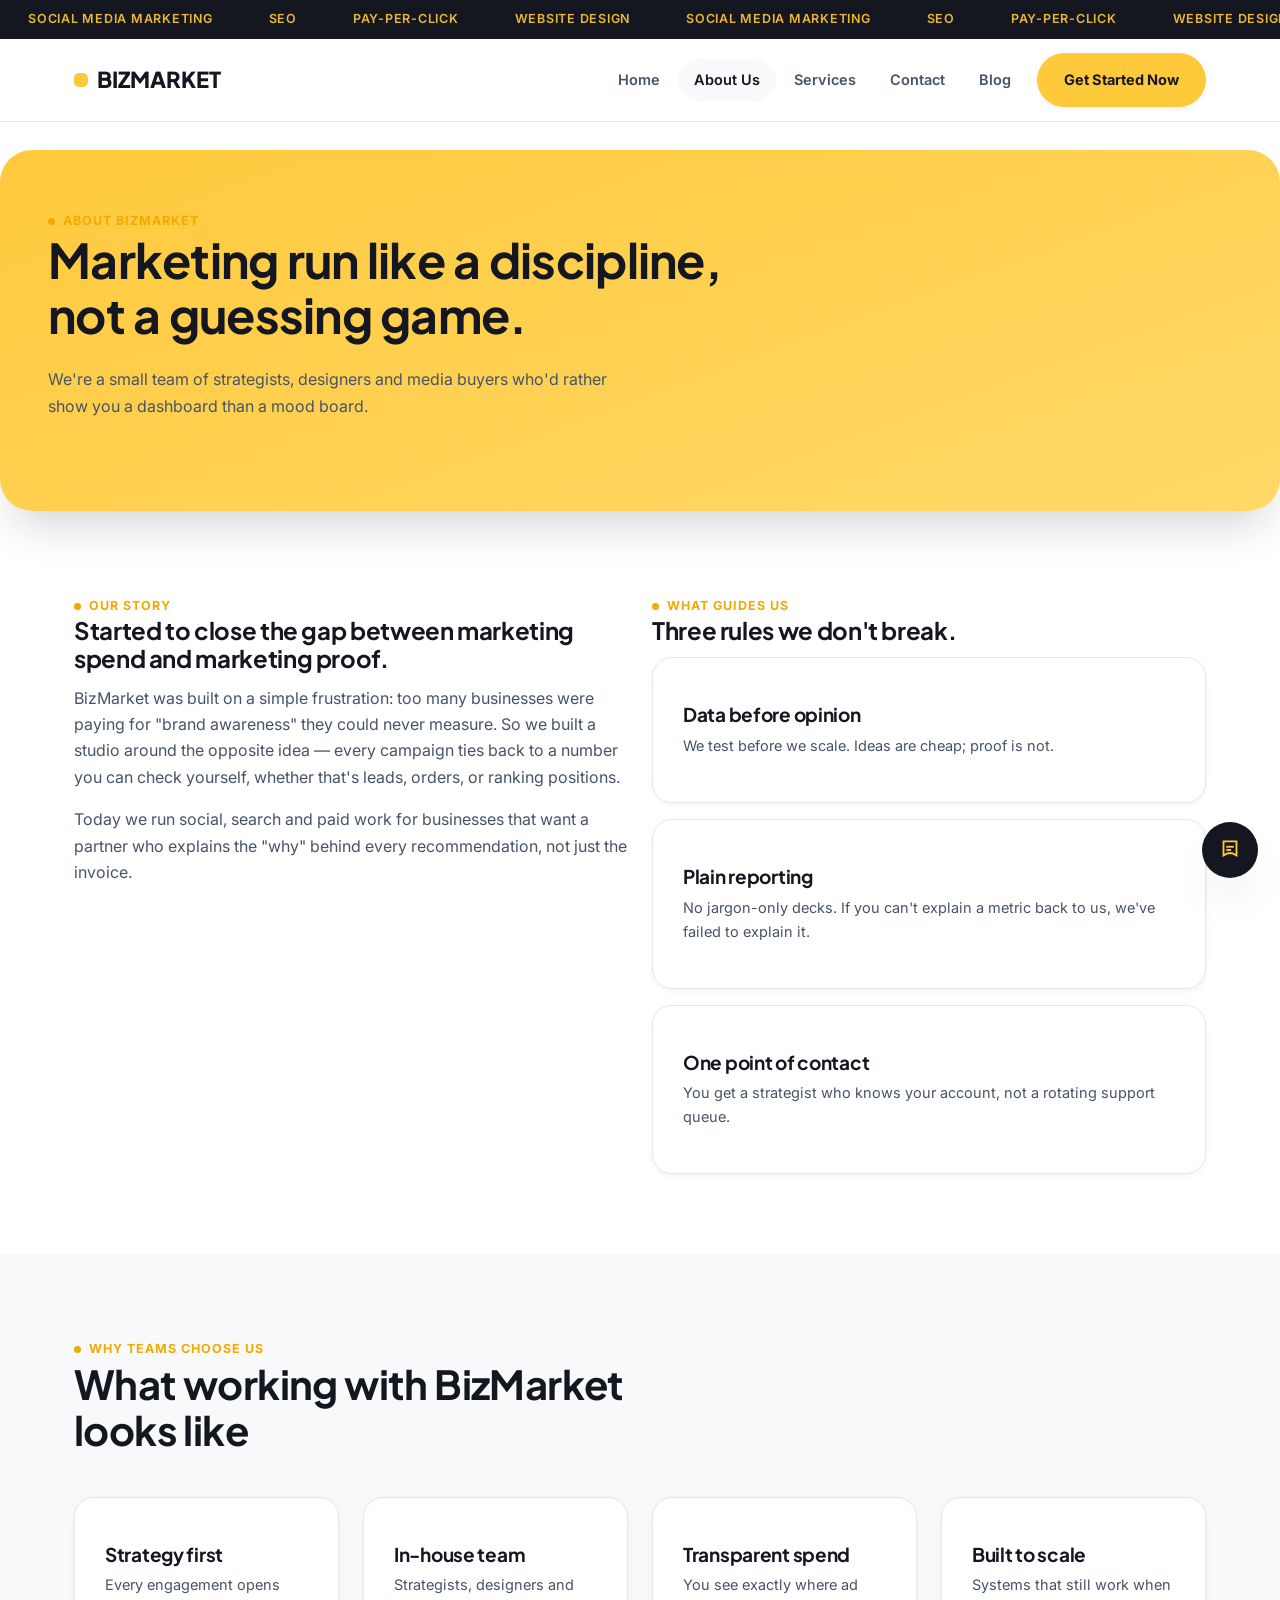
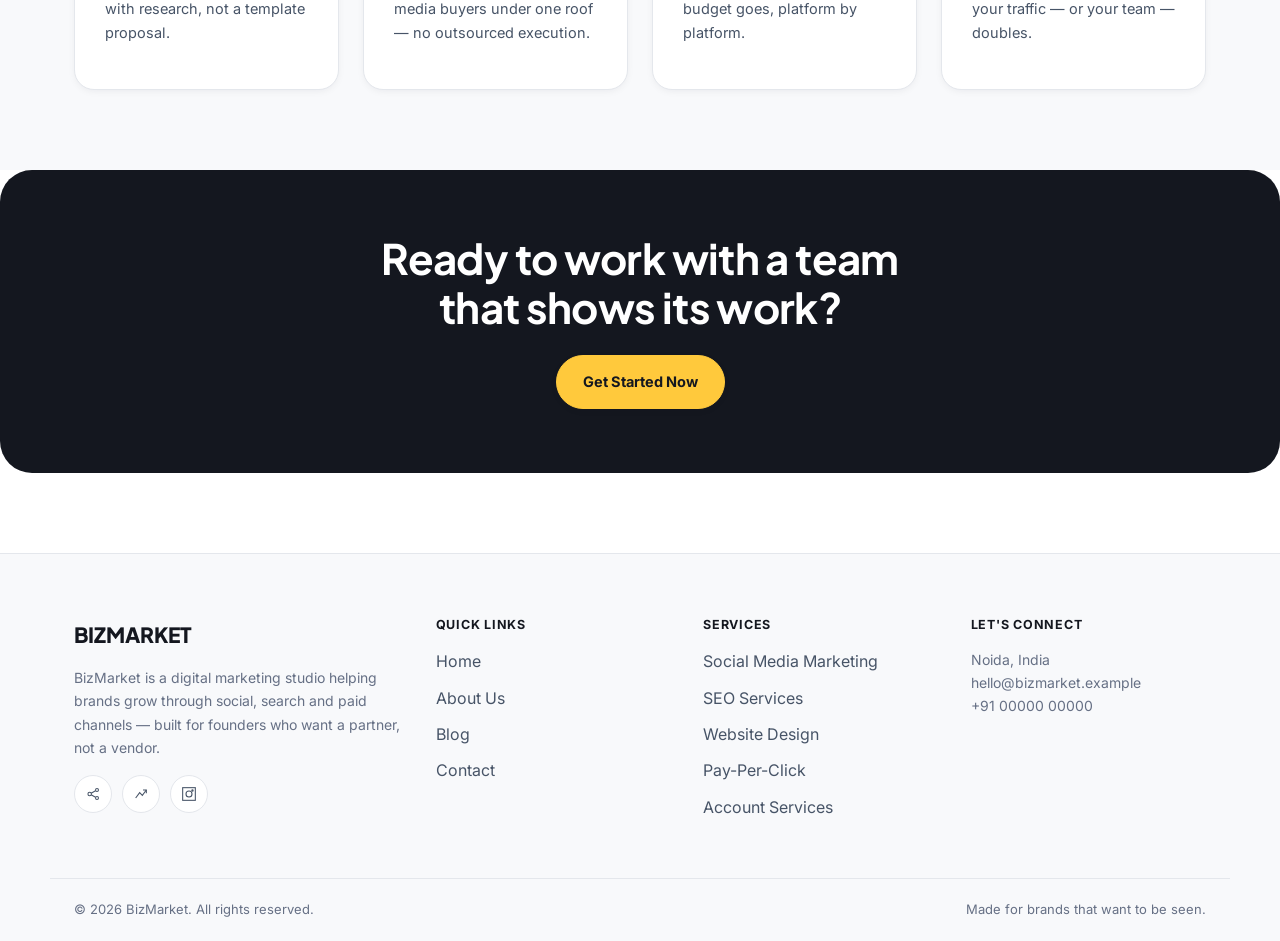
==== about.html @ 47e6edb2 "Update services" ====
<!DOCTYPE html>
<html lang="en">
<head>
<meta charset="UTF-8">
<meta name="viewport" content="width=device-width, initial-scale=1.0">
<title>About Us — BizMarket</title>
<meta name="description" content="Meet BizMarket — a digital marketing studio built around measurable growth across social, search and paid.">
<link rel="stylesheet" href="style.css">
</head>
<body>

<header class="site-header">
  <div class="ticker" aria-hidden="true">
    <div class="ticker-track">
      <span>SOCIAL MEDIA MARKETING</span><span>SEO</span><span>PAY-PER-CLICK</span><span>WEBSITE DESIGN</span>
      <span>SOCIAL MEDIA MARKETING</span><span>SEO</span><span>PAY-PER-CLICK</span><span>WEBSITE DESIGN</span>
      <span>SOCIAL MEDIA MARKETING</span><span>SEO</span><span>PAY-PER-CLICK</span><span>WEBSITE DESIGN</span>
    </div>
  </div>
  <nav class="nav-row">
    <a href="index.html" class="logo"><span class="sq"></span>BIZMARKET</a>
    <ul class="nav-main">
      <li><a href="index.html" class="nav-link">Home</a></li>
      <li><a href="about.html" class="nav-link active">About Us</a></li>
      <li class="has-dropdown">
        <a href="#" class="nav-link">Services</a>
        <ul class="dropdown">
          <li><a href="smm.html"><span class="hazard-tag"></span>Social Media Marketing</a></li>
          <li><a href="seo.html"><span class="hazard-tag"></span>SEO Services</a></li>
          <li><a href="web-design.html"><span class="hazard-tag"></span>Website Design</a></li>
          <li><a href="ppc.html"><span class="hazard-tag"></span>Pay-Per-Click</a></li>
          <li><a href="account-services.html"><span class="hazard-tag"></span>Account Services</a></li>
        </ul>
      </li>
      <li><a href="contact.html" class="nav-link">Contact</a></li>
      <li><a href="blog.html" class="nav-link">Blog</a></li>
      <li class="nav-cta"><a href="contact.html" class="btn btn-primary">Get Started Now</a></li>
    </ul>
    <button class="nav-toggle" aria-label="Toggle menu" aria-expanded="false"><span></span></button>
  </nav>
</header>

<section class="page-hero">
  <div class="container">
    <div class="eyebrow">About BizMarket</div>
    <h1>Marketing run like a discipline, not a guessing game.</h1>
    <p class="lede">We're a small team of strategists, designers and media buyers who'd rather show you a dashboard than a mood board.</p>
  </div>
  <div class="torn-edge" aria-hidden="true">
    <svg viewBox="0 0 1200 40" preserveAspectRatio="none"><path fill="#FFFFFF" d="M0,40 L0,10 L40,25 L80,5 L120,22 L160,8 L200,28 L240,4 L280,20 L320,9 L360,26 L400,6 L440,24 L480,10 L520,30 L560,5 L600,22 L640,8 L680,27 L720,4 L760,21 L800,9 L840,25 L880,6 L920,23 L960,10 L1000,28 L1040,5 L1080,22 L1120,8 L1160,26 L1200,10 L1200,40 Z"/></svg>
  </div>
</section>

<section>
  <div class="container grid grid-2">
    <div>
      <div class="eyebrow">Our Story</div>
      <h2>Started to close the gap between marketing spend and marketing proof.</h2>
      <p>BizMarket was built on a simple frustration: too many businesses were paying for "brand awareness" they could never measure. So we built a studio around the opposite idea — every campaign ties back to a number you can check yourself, whether that's leads, orders, or ranking positions.</p>
      <p>Today we run social, search and paid work for businesses that want a partner who explains the "why" behind every recommendation, not just the invoice.</p>
    </div>
    <div>
      <div class="eyebrow">What Guides Us</div>
      <h2>Three rules we don't break.</h2>
      <div class="grid" style="gap:16px;">
        <div class="card">
          <h3>Data before opinion</h3>
          <p>We test before we scale. Ideas are cheap; proof is not.</p>
        </div>
        <div class="card">
          <h3>Plain reporting</h3>
          <p>No jargon-only decks. If you can't explain a metric back to us, we've failed to explain it.</p>
        </div>
        <div class="card">
          <h3>One point of contact</h3>
          <p>You get a strategist who knows your account, not a rotating support queue.</p>
        </div>
      </div>
    </div>
  </div>
</section>

<section class="bg-cream">
  <div class="container">
    <div class="section-head">
      <div class="eyebrow">Why Teams Choose Us</div>
      <h2>What working with BizMarket looks like</h2>
    </div>
    <div class="grid grid-4">
      <div class="card">
        <h3>Strategy first</h3>
        <p>Every engagement opens with research, not a template proposal.</p>
      </div>
      <div class="card">
        <h3>In-house team</h3>
        <p>Strategists, designers and media buyers under one roof — no outsourced execution.</p>
      </div>
      <div class="card">
        <h3>Transparent spend</h3>
        <p>You see exactly where ad budget goes, platform by platform.</p>
      </div>
      <div class="card">
        <h3>Built to scale</h3>
        <p>Systems that still work when your traffic — or your team — doubles.</p>
      </div>
    </div>
  </div>
</section>

<section class="cta-band">
  <div class="container">
    <h2>Ready to work with a team that shows its work?</h2>
    <a href="contact.html" class="btn btn-primary">Get Started Now</a>
  </div>
</section>

<footer class="site-footer">
  <div class="container footer-grid">
    <div>
      <div class="footer-logo">BIZMARKET</div>
      <p>BizMarket is a digital marketing studio helping brands grow through social, search and paid channels — built for founders who want a partner, not a vendor.</p>
      <div class="social-row" aria-label="Social links">
        <a href="#" aria-label="Facebook"><svg viewBox="0 0 24 24" fill="none" stroke="#FFC93C" stroke-width="1.6"><circle cx="7" cy="12" r="2.6"/><circle cx="18" cy="6" r="2.2"/><circle cx="18" cy="18" r="2.2"/><line x1="9.2" y1="10.8" x2="15.8" y2="7.2"/><line x1="9.2" y1="13.2" x2="15.8" y2="16.8"/></svg></a>
        <a href="#" aria-label="X / Twitter"><svg viewBox="0 0 24 24" fill="none" stroke="#FFC93C" stroke-width="1.6"><path d="M4 18 L10 10 L14 14 L20 6"/><path d="M15 6 h5 v5"/></svg></a>
        <a href="#" aria-label="Instagram"><svg viewBox="0 0 24 24" fill="none" stroke="#FFC93C" stroke-width="1.6"><rect x="2.5" y="2.5" width="19" height="19"/><circle cx="12" cy="12" r="4.5"/><circle cx="17.2" cy="6.8" r="1"/></svg></a>
      </div>
    </div>
    <div>
      <h4>Quick Links</h4>
      <ul>
        <li><a href="index.html">Home</a></li>
        <li><a href="about.html">About Us</a></li>
        <li><a href="blog.html">Blog</a></li>
        <li><a href="contact.html">Contact</a></li>
      </ul>
    </div>
    <div>
      <h4>Services</h4>
      <ul>
        <li><a href="smm.html">Social Media Marketing</a></li>
        <li><a href="seo.html">SEO Services</a></li>
        <li><a href="web-design.html">Website Design</a></li>
        <li><a href="ppc.html">Pay-Per-Click</a></li>
         <li><a href="account-services.html">Account Services</a></li>
      </ul>
    </div>
    <div>
      <h4>Let's Connect</h4>
      <p>Noida, India<br>hello@bizmarket.example<br>+91 00000 00000</p>
    </div>
  </div>
  <div class="container footer-bottom">
    <span>© <span id="year"></span> BizMarket. All rights reserved.</span>
    <span>Made for brands that want to be seen.</span>
  </div>
</footer>

<a class="wa-float" href="https://wa.me/9958750839" aria-label="Chat on WhatsApp" target="_blank" rel="noopener">
  <svg viewBox="0 0 24 24" fill="none" stroke="#FFC93C" stroke-width="1.7"><path d="M6 4 h12 v13 l-4-2 h-4 l-4 2 z"/><line x1="8.5" y1="9" x2="15.5" y2="9"/><line x1="8.5" y1="12" x2="13" y2="12"/></svg>
</a>

<script src="main.js"></script>
</body>
</html>
---- style.css ----
/* ============================================================
   BIZMARKET — design tokens (corporate SaaS pass)
   Palette: brand amber/gold + near-black ink + soft neutrals
   Type: Plus Jakarta Sans (display) / Inter (body + utility)
   Convention: rounded corners, layered soft shadows, icon-in-circle,
   boxed "card" hero — the standard modern SaaS marketing-site language.
   ============================================================ */

@import url('https://fonts.googleapis.com/css2?family=Plus+Jakarta+Sans:wght@500;600;700;800&family=Inter:wght@400;500;600;700&display=swap');

:root{
  --ink:        #14171F;
  --ink-soft:   #475467;
  --paper:      #FFFFFF;
  --cream:      #F8F9FB;
  --amber:      #FFC93C;
  --amber-deep: #F2A900;
  --grey:       #667085;
  --grey-line:  #E4E7EC;

  --font-display: 'Plus Jakarta Sans', sans-serif;
  --font-body: 'Inter', sans-serif;
  --font-mono: 'Inter', sans-serif; /* kept as a var for compatibility; mapped to sans for a cleaner SaaS feel */

  --radius: 20px;
  --radius-sm: 12px;
  --radius-pill: 999px;
  --shadow-sm: 0 2px 8px -2px rgba(16,24,40,.08);
  --shadow-md: 0 12px 28px -10px rgba(16,24,40,.16), 0 2px 6px -2px rgba(16,24,40,.06);
  --shadow-lg: 0 24px 48px -16px rgba(16,24,40,.22);
  --hard-shadow: var(--shadow-md);       /* legacy var name, softened */
  --hard-shadow-sm: var(--shadow-sm);    /* legacy var name, softened */
  --container: 1180px;
}

*,*::before,*::after{ box-sizing:border-box; }
html{ scroll-behavior:smooth; }
body{
  margin:0;
  font-family: var(--font-body);
  color: var(--ink);
  background: var(--paper);
  line-height:1.65;
  -webkit-font-smoothing:antialiased;
}
img{ max-width:100%; display:block; }
a{ color:inherit; text-decoration:none; }
ul{ list-style:none; margin:0; padding:0; }
h1,h2,h3,h4{
  font-family: var(--font-display);
  font-weight:700;
  line-height:1.15;
  margin:0 0 .5em;
  letter-spacing:-0.015em;
}
p{ margin:0 0 1em; color: var(--ink-soft); }
.container{ max-width: var(--container); margin:0 auto; padding:0 24px; }

:focus-visible{ outline:3px solid var(--amber-deep); outline-offset:2px; border-radius:4px; }

@media (prefers-reduced-motion: reduce){
  *{ animation-duration:0.001ms !important; animation-iteration-count:1 !important; transition-duration:0.001ms !important; scroll-behavior:auto !important; }
}

/* ---------- eyebrow / small label ---------- */
.eyebrow{
  font-family: var(--font-body);
  font-weight:700;
  font-size:12.5px;
  letter-spacing:.08em;
  text-transform:uppercase;
  color: var(--amber-deep);
  display:inline-flex;
  align-items:center;
  gap:8px;
}
.eyebrow::before{
  content:"";
  width:7px; height:7px;
  border-radius:50%;
  background: var(--amber-deep);
}
.eyebrow.on-dark{ color: var(--amber); }
.eyebrow.on-dark::before{ background:var(--amber); }

/* ---------- legacy hazard-stripe → soft accent dot ---------- */
.hazard{
  height:6px;
  width:100%;
  border-radius: var(--radius-pill);
  background: linear-gradient(90deg, var(--amber) 0%, var(--amber-deep) 100%);
}
.hazard-tag{
  display:inline-block;
  width:9px; height:9px;
  border-radius:50%;
  background: var(--amber-deep);
  margin-right:12px;
  vertical-align:middle;
}

/* ---------- buttons ---------- */
.btn{
  font-family:var(--font-body);
  font-weight:700;
  font-size:14.5px;
  letter-spacing:0;
  text-transform:none;
  display:inline-flex;
  align-items:center;
  gap:10px;
  padding:14px 26px;
  border:1px solid var(--grey-line);
  border-radius: var(--radius-pill);
  background:var(--paper);
  color:var(--ink);
  cursor:pointer;
  box-shadow: var(--shadow-sm);
  transition: transform .18s ease, box-shadow .18s ease, background .18s ease;
}
.btn:hover{ transform:translateY(-2px); box-shadow: var(--shadow-md); }
.btn:active{ transform:translateY(0); box-shadow: var(--shadow-sm); }
.btn-primary{ background:var(--amber); border-color:var(--amber); }
.btn-primary:hover{ background:var(--amber-deep); border-color:var(--amber-deep); }
.btn-dark{ background:var(--ink); color:var(--paper); border-color:var(--ink); }
.btn-dark:hover{ background:#22262f; }
.btn-ghost{ background:rgba(255,255,255,.08); border-color:rgba(255,255,255,.35); color:var(--paper); box-shadow:none; backdrop-filter: blur(4px); }
.btn-ghost:hover{ background:rgba(255,255,255,.16); }

/* ============================================================
   HEADER / NAV
   ============================================================ */
.site-header{
  position:sticky; top:0; z-index:100;
  background: rgba(255,255,255,.85);
  backdrop-filter: blur(10px);
  border-bottom:1px solid var(--grey-line);
}
.nav-row{
  display:flex; align-items:center; justify-content:space-between;
  padding:14px 24px;
  max-width: var(--container);
  margin:0 auto;
}
.logo{
  font-family:var(--font-display);
  font-weight:800;
  font-size:22px;
  display:flex; align-items:center;
  color:var(--ink);
}
.logo .sq{
  width:14px;height:14px;background:var(--amber);border-radius:5px;
  display:inline-block;margin-right:9px;
}
.nav-main{
  display:flex; align-items:center; gap:2px;
}
.nav-main > li{ position:relative; }
.nav-link{
  display:block;
  padding:9px 16px;
  font-family:var(--font-body);
  font-size:14.5px;
  font-weight:600;
  letter-spacing:0;
  text-transform:none;
  color:var(--ink-soft);
  border-radius: var(--radius-pill);
  border-bottom:none;
  transition: background .15s ease, color .15s ease;
}
.nav-link:hover, .nav-link.active{ background:var(--cream); color:var(--ink); border-bottom:none; }
.has-dropdown > .nav-link::after{ content:" "; font-size:13px; }

.dropdown{
  position:absolute; top:calc(100% + 8px); left:0;
  min-width:250px;
  background:var(--paper);
  border:1px solid var(--grey-line);
  border-radius: var(--radius);
  box-shadow: var(--shadow-lg);
  padding:8px;
  opacity:0; visibility:hidden; transform:translateY(6px);
  transition: opacity .18s ease, transform .18s ease, visibility .18s;
  z-index:50;
}
.has-dropdown:hover .dropdown,
.has-dropdown.open .dropdown{
  opacity:1; visibility:visible; transform:translateY(0);
}
.dropdown a{
  display:flex; align-items:center;
  padding:11px 14px;
  font-family:var(--font-body);
  font-size:14.5px; font-weight:600;
  color:var(--ink);
  border-radius: var(--radius-sm);
}
.dropdown a:hover{ background:var(--cream); }
.dropdown a .hazard-tag{ width:8px; height:8px; }

.nav-cta{ margin-left:8px; }
.nav-toggle{
  display:none;
  background:var(--cream); border:1px solid var(--grey-line);
  border-radius: var(--radius-sm);
  width:44px; height:40px;
  align-items:center; justify-content:center;
  cursor:pointer;
}
.nav-toggle span, .nav-toggle span::before, .nav-toggle span::after{
  content:""; display:block; width:18px; height:2px; border-radius:2px; background:var(--ink);
  position:relative; transition:transform .2s ease, opacity .2s ease;
}
.nav-toggle span::before{ position:absolute; top:-6px; }
.nav-toggle span::after{ position:absolute; top:6px; }
.nav-toggle.open span{ background:transparent; }
.nav-toggle.open span::before{ transform:translateY(6px) rotate(45deg); }
.nav-toggle.open span::after{ transform:translateY(-6px) rotate(-45deg); }

/* ---------- marquee ticker ---------- */
.ticker{
  background:var(--ink);
  color:var(--amber);
  overflow:hidden;
  white-space:nowrap;
  border-bottom:none;
}
.ticker-track{
  display:inline-flex;
  animation: scroll-left 28s linear infinite;
}
.ticker-track span{
  font-family:var(--font-body);
  font-size:12.5px;
  font-weight:600;
  letter-spacing:.06em;
  padding:9px 28px;
  text-transform:uppercase;
  opacity:.9;
}
@keyframes scroll-left{
  from{ transform:translateX(0); }
  to{ transform:translateX(-50%); }
}

/* ============================================================
   HERO — boxed, rounded "card" hero (signature SaaS convention)
   ============================================================ */
.hero{
  position:relative;
  background: linear-gradient(160deg, var(--amber) 0%, #ffd968 100%);
  padding:72px 48px 96px;
  overflow:hidden;
  max-width: 1320px;
  margin: 28px auto 0;
  border-radius: 32px;
  box-shadow: var(--shadow-lg);
}
.hero .container{ position:relative; z-index:2; max-width:100%; padding:0; }
.hero-eyebrow{ margin-bottom:18px; }
.hero-eyebrow::before{ background:var(--ink); }
.hero h1{
  font-size:clamp(38px, 6vw, 72px);
  max-width:16ch;
  text-transform:none;
}
.hero p.lede{
  font-size:18px;
  max-width:52ch;
  color:var(--ink-soft);
}
.hero-actions{ display:flex; gap:14px; flex-wrap:wrap; margin-top:28px; }
.torn-edge{ display:none; } /* jagged tape edge retired for the rounded-card hero look */

/* small page header (interior pages) — same boxed treatment */
.page-hero{
  position:relative;
  background: linear-gradient(160deg, var(--amber) 0%, #ffd968 100%);
  padding:56px 48px 76px;
  max-width: 1320px;
  margin: 28px auto 0;
  border-radius: 32px;
  box-shadow: var(--shadow-lg);
}
.page-hero .container{ max-width:100%; padding:0; }
.page-hero h1{ font-size:clamp(30px,4.5vw,48px); text-transform:none; max-width:20ch; }
.page-hero p.lede{ max-width:60ch; font-size:16px; color:var(--ink-soft); }

/* ============================================================
   SECTIONS
   ============================================================ */
section{ padding:80px 0; }
.section-head{ max-width:640px; margin-bottom:44px; }
.section-head h2{ font-size:clamp(26px,3.6vw,40px); text-transform:none; }
.section-tight{ padding:52px 0; }
.bg-ink{
  background:var(--ink); color:var(--paper);
  max-width: 1320px; margin:0 auto; border-radius:32px; padding-top:56px; padding-bottom:56px;
}
.bg-ink p{ color:#B7BCC7; }
.bg-cream{ background:var(--cream); }

/* trust bar */
.trust-bar{
  border-top:none; border-bottom:none;
  padding:28px 0 0;
}
.trust-row{ display:flex; flex-wrap:wrap; gap:12px; justify-content:center; }
.trust-chip{
  font-family:var(--font-body); font-size:12.5px; font-weight:700;
  letter-spacing:.04em; text-transform:uppercase;
  background:var(--cream); color:var(--ink-soft);
  border-radius: var(--radius-pill);
  padding:9px 18px;
}
.trust-chip span{ color:var(--amber-deep); }

/* ---------- generic icon badge → tinted circle ---------- */
.icon-badge{
  width:52px; height:52px;
  background: #FFF3D2;
  border:none;
  border-radius:50%;
  display:flex; align-items:center; justify-content:center;
  flex-shrink:0;
}
.icon-badge svg{ width:24px; height:24px; }

/* ---------- service / feature cards ---------- */
.grid{ display:grid; gap:24px; }
.grid-2{ grid-template-columns:repeat(2,1fr); }
.grid-3{ grid-template-columns:repeat(3,1fr); }
.grid-4{ grid-template-columns:repeat(4,1fr); }

.card{
  background:var(--paper);
  border:1px solid var(--grey-line);
  border-radius: var(--radius);
  padding:30px;
  box-shadow: var(--shadow-sm);
  transition: transform .2s ease, box-shadow .2s ease, border-color .2s ease;
}
.card:hover{ transform:translateY(-4px); box-shadow: var(--shadow-md); border-color:transparent; }
.card h3{ font-size:19px; margin:16px 0 8px; text-transform:none; }
.card p{ font-size:14.5px; margin-bottom:14px; }
.card .link{
  font-family:var(--font-body); font-size:13.5px; font-weight:700;
  text-transform:none; letter-spacing:0;
  color:var(--amber-deep);
  border-bottom:none;
}

/* platform / channel list items (SMM / SEO / PPC pages) */
.channel{
  display:flex; gap:18px; align-items:flex-start;
  background:var(--paper);
  border:1px solid var(--grey-line);
  border-radius: var(--radius);
  padding:24px;
  box-shadow: var(--shadow-sm);
  transition: box-shadow .2s ease, transform .2s ease;
}
.channel:hover{ box-shadow: var(--shadow-md); transform:translateY(-2px); }
.channel h3{ font-size:17px; margin:0 0 6px; text-transform:none; }
.channel p{ font-size:14px; margin:0; }

.category-title{
  display:flex; align-items:center; gap:10px;
  font-family:var(--font-display); font-weight:700;
  font-size:20px; color:var(--ink);
  margin:0 0 20px;
}
.category-title .hazard-tag{ width:12px; height:12px; margin-right:0; }
.category-block{ margin-bottom:56px; }
.category-block:last-child{ margin-bottom:0; }

/* stats band */
.stats{ display:grid; grid-template-columns:repeat(4,1fr); gap:24px; text-align:center; }
.stat b{
  display:block; font-family:var(--font-display); font-size:clamp(30px,4vw,44px);
  color:var(--amber);
}
.stat span{ font-family:var(--font-body); font-size:12.5px; letter-spacing:.04em; text-transform:uppercase; color:#9DA3AF; }

/* process stepper */
.process{ display:flex; gap:20px; counter-reset:step; flex-wrap:wrap; }
.step{
  flex:1 1 180px; position:relative; padding:24px 20px;
  border-top:none;
  background:var(--paper);
  border:1px solid var(--grey-line);
  border-radius: var(--radius);
  box-shadow: var(--shadow-sm);
}
.step-num{
  font-family:var(--font-body); font-weight:800; font-size:13px;
  color:var(--ink);
  background:var(--amber); border:none; border-radius:50%;
  display:inline-flex; align-items:center; justify-content:center;
  width:32px; height:32px; margin-top:0; margin-bottom:14px;
}
.step h3{ font-size:16px; text-transform:none; margin-bottom:6px; }
.step p{ font-size:13.5px; }

/* CTA band */
.cta-band{
  background:var(--ink); color:var(--paper);
  max-width:1320px; margin:0 auto 80px;
  border-radius:32px;
  padding:64px 24px;
  text-align:center;
}
.cta-band h2{ font-size:clamp(26px,4.4vw,42px); text-transform:none; max-width:18ch; margin:0 auto 24px; }

/* ============================================================
   FOOTER
   ============================================================ */
.site-footer{ background:var(--cream); color:var(--ink-soft); padding-top:64px; border-top:1px solid var(--grey-line); }
.footer-grid{
  display:grid; grid-template-columns:1.4fr 1fr 1fr 1fr; gap:32px;
  padding-bottom:48px;
}
.footer-logo{ font-family:var(--font-display); font-weight:800; font-size:21px; color:var(--ink); margin-bottom:14px; }
.footer-grid h4{
  font-family:var(--font-body); font-size:12.5px; letter-spacing:.06em;
  text-transform:uppercase; color:var(--ink); margin-bottom:16px; font-weight:700;
}
.footer-grid ul li{ margin-bottom:10px; }
.footer-grid ul li a:hover{ color:var(--amber-deep); }
.footer-grid p{ color:var(--grey); font-size:14px; }
.social-row{ display:flex; gap:10px; margin-top:16px; }
.social-row a{
  width:38px; height:38px; border:1px solid var(--grey-line); border-radius:50%;
  background:var(--paper);
  display:flex; align-items:center; justify-content:center;
  transition: background .15s ease, border-color .15s ease;
}
.social-row a:hover{ background:var(--amber); border-color:var(--amber); }
.social-row svg{ width:16px; height:16px; }
.social-row svg[stroke="#FFC93C"]{ stroke:var(--ink-soft); }
.social-row a:hover svg{ stroke:var(--ink) !important; }
.footer-bottom{
  border-top:1px solid var(--grey-line);
  padding:20px 24px;
  max-width: var(--container); margin:0 auto;
  display:flex; justify-content:space-between; flex-wrap:wrap; gap:8px;
  font-size:13px; color:var(--grey);
}

/* ============================================================
   FORMS (contact page)
   ============================================================ */
.form-grid{ display:grid; grid-template-columns:1.3fr 1fr; gap:48px; align-items:start; }
.field{ margin-bottom:18px; }
.field label{
  display:block; font-family:var(--font-body); font-size:13px;
  letter-spacing:.02em; text-transform:none; margin-bottom:8px; font-weight:700; color:var(--ink);
}
.field input, .field select, .field textarea{
  width:100%; padding:13px 16px;
  border:1px solid var(--grey-line); border-radius: var(--radius-sm);
  background:var(--paper);
  font-family:var(--font-body); font-size:15px;
  transition: box-shadow .15s ease, border-color .15s ease;
}
.field textarea{ resize:vertical; min-height:120px; }
.field input:focus, .field select:focus, .field textarea:focus{ outline:none; border-color:var(--amber-deep); box-shadow:0 0 0 4px rgba(242,169,0,.15); }
.form-note{ font-family:var(--font-body); font-size:12.5px; color:var(--grey); margin-top:10px; }
#formStatus{ font-family:var(--font-body); font-size:13.5px; margin-top:14px; display:none; font-weight:600; }
#formStatus.show{ display:block; }

.info-card{ border:1px solid var(--grey-line); border-radius: var(--radius); padding:26px; margin-bottom:20px; background:var(--paper); box-shadow: var(--shadow-sm); }
.info-card h4{ font-family:var(--font-body); font-size:12.5px; letter-spacing:.04em; text-transform:uppercase; margin-bottom:10px; color:var(--amber-deep); font-weight:700; }
.info-card p{ margin:0; font-size:15px; }

/* blog cards */
.post-card{ border:1px solid var(--grey-line); border-radius: var(--radius); background:var(--paper); box-shadow: var(--shadow-sm); overflow:hidden; transition: box-shadow .2s ease, transform .2s ease; }
.post-card:hover{ box-shadow: var(--shadow-md); transform:translateY(-4px); }
.post-thumb{ height:150px; background:linear-gradient(135deg, var(--amber) 0%, #ffe08a 100%); border-bottom:none; }
.post-body{ padding:22px; }
.post-meta{ font-family:var(--font-body); font-size:11.5px; letter-spacing:.04em; text-transform:uppercase; color:var(--amber-deep); margin-bottom:8px; font-weight:700; }
.post-body h3{ font-size:18px; margin-bottom:8px; }
.post-body p{ font-size:14px; }

/* whatsapp float */
.wa-float{
  position:fixed; right:22px; bottom:22px; z-index:200;
  width:56px; height:56px; border-radius:50%;
  background:var(--ink); border:none;
  display:flex; align-items:center; justify-content:center;
  box-shadow: var(--shadow-lg);
}
.wa-float svg{ width:26px; height:26px; }

/* ============================================================
   RESPONSIVE
   ============================================================ */
@media (max-width: 980px){
  .grid-4{ grid-template-columns:repeat(2,1fr); }
  .grid-3{ grid-template-columns:repeat(2,1fr); }
  .footer-grid{ grid-template-columns:1fr 1fr; }
  .stats{ grid-template-columns:repeat(2,1fr); }
  .form-grid{ grid-template-columns:1fr; }
  .hero, .page-hero{ margin:16px 16px 0; padding-left:32px; padding-right:32px; border-radius:24px; }
  .bg-ink, .cta-band{ margin-left:16px; margin-right:16px; border-radius:24px; }
}
@media (max-width: 760px){
  .nav-toggle{ display:flex; }
  .nav-main{
    position:absolute; top:calc(100% + 8px); left:16px; right:16px;
    background:var(--paper); border:1px solid var(--grey-line); border-radius: var(--radius);
    box-shadow: var(--shadow-lg);
    flex-direction:column; align-items:stretch;
    display:none;
    padding:10px;
  }
  .nav-main.open{ display:flex; }
  .nav-main > li{ width:100%; }
  .nav-cta{ margin:10px 0 0; }
  .dropdown{
    position:static; opacity:1; visibility:visible; transform:none;
    display:none; box-shadow:none; border:none; border-left:2px solid var(--amber);
    margin:4px 0 4px 12px; padding:0; border-radius:0;
  }
  .has-dropdown.open .dropdown{ display:block; }
  .grid-4, .grid-3, .grid-2{ grid-template-columns:1fr; }
  .footer-grid{ grid-template-columns:1fr; }
  .stats{ grid-template-columns:1fr 1fr; }
  .process{ flex-direction:column; }
  .step{ border-top:none; }
  .step-num{ margin-top:0; margin-bottom:10px; }
  .hero, .page-hero{ padding:44px 22px 60px; border-radius:20px; }
}
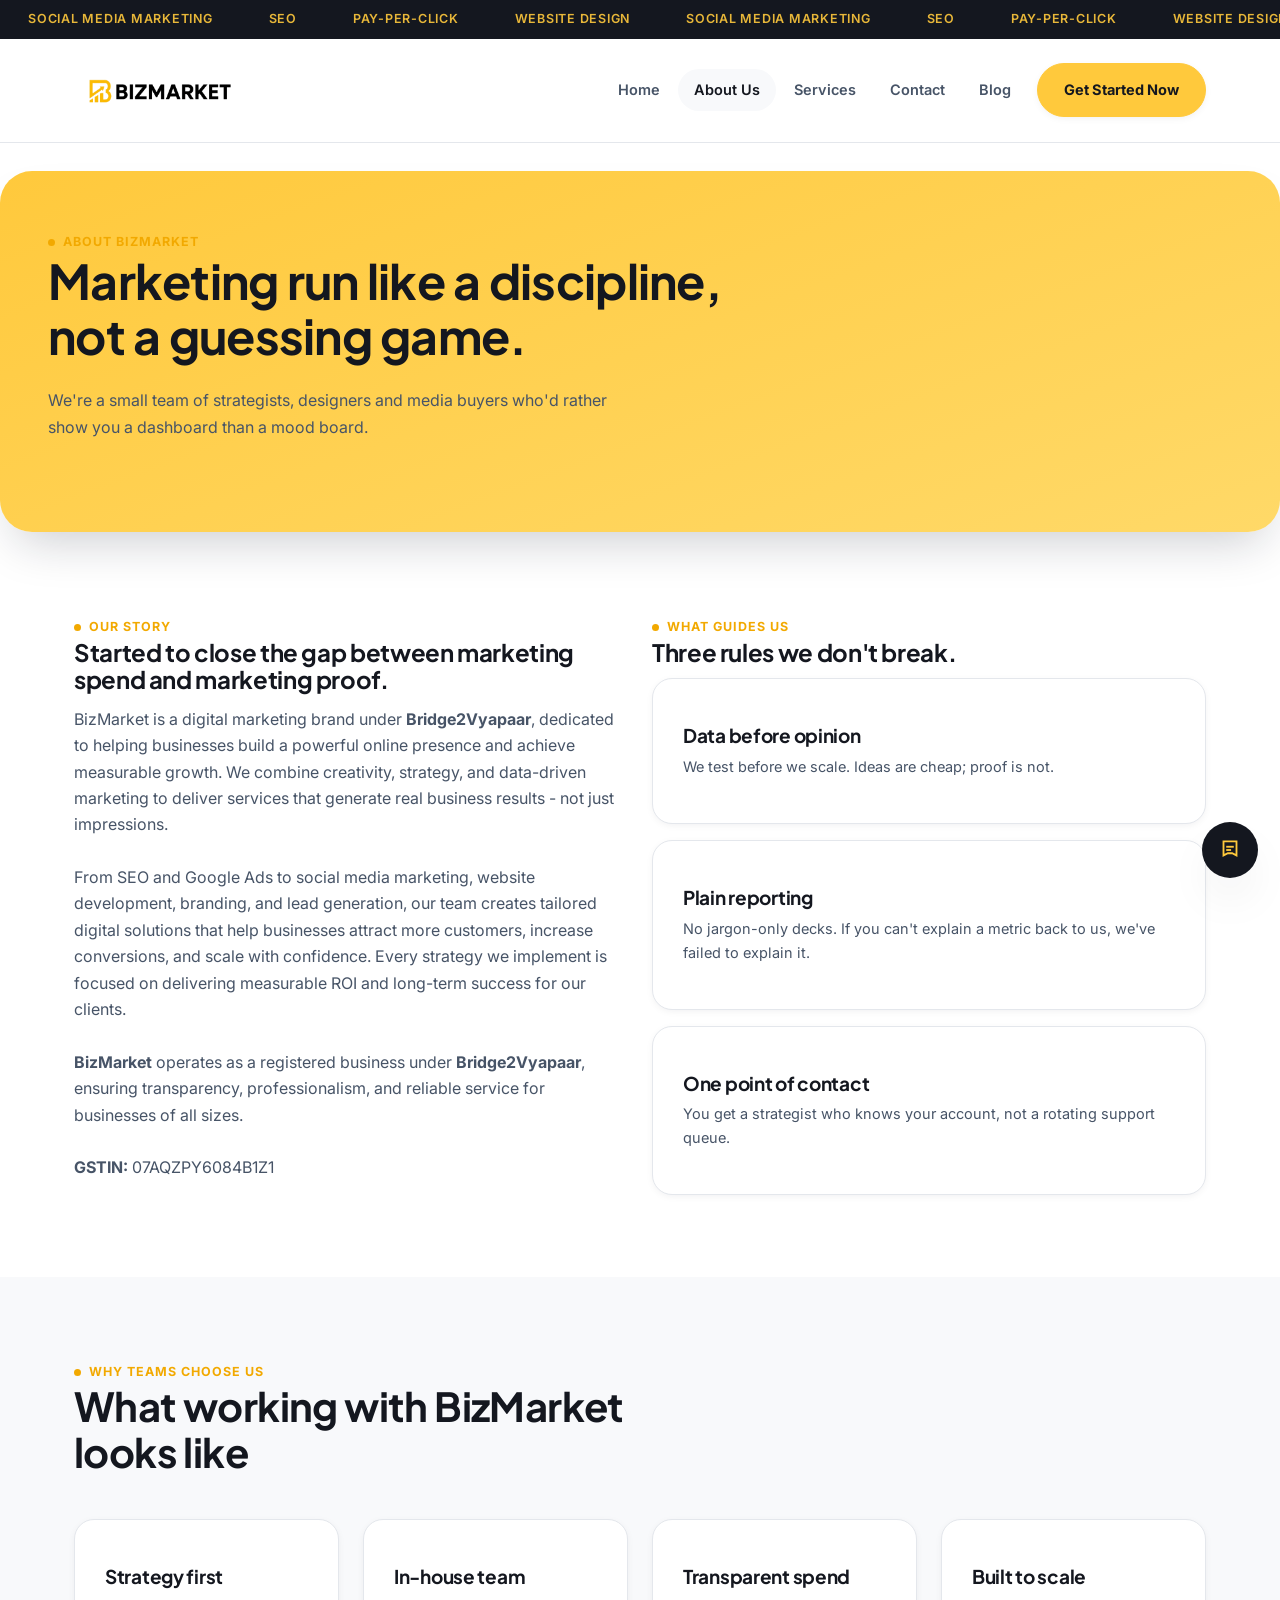
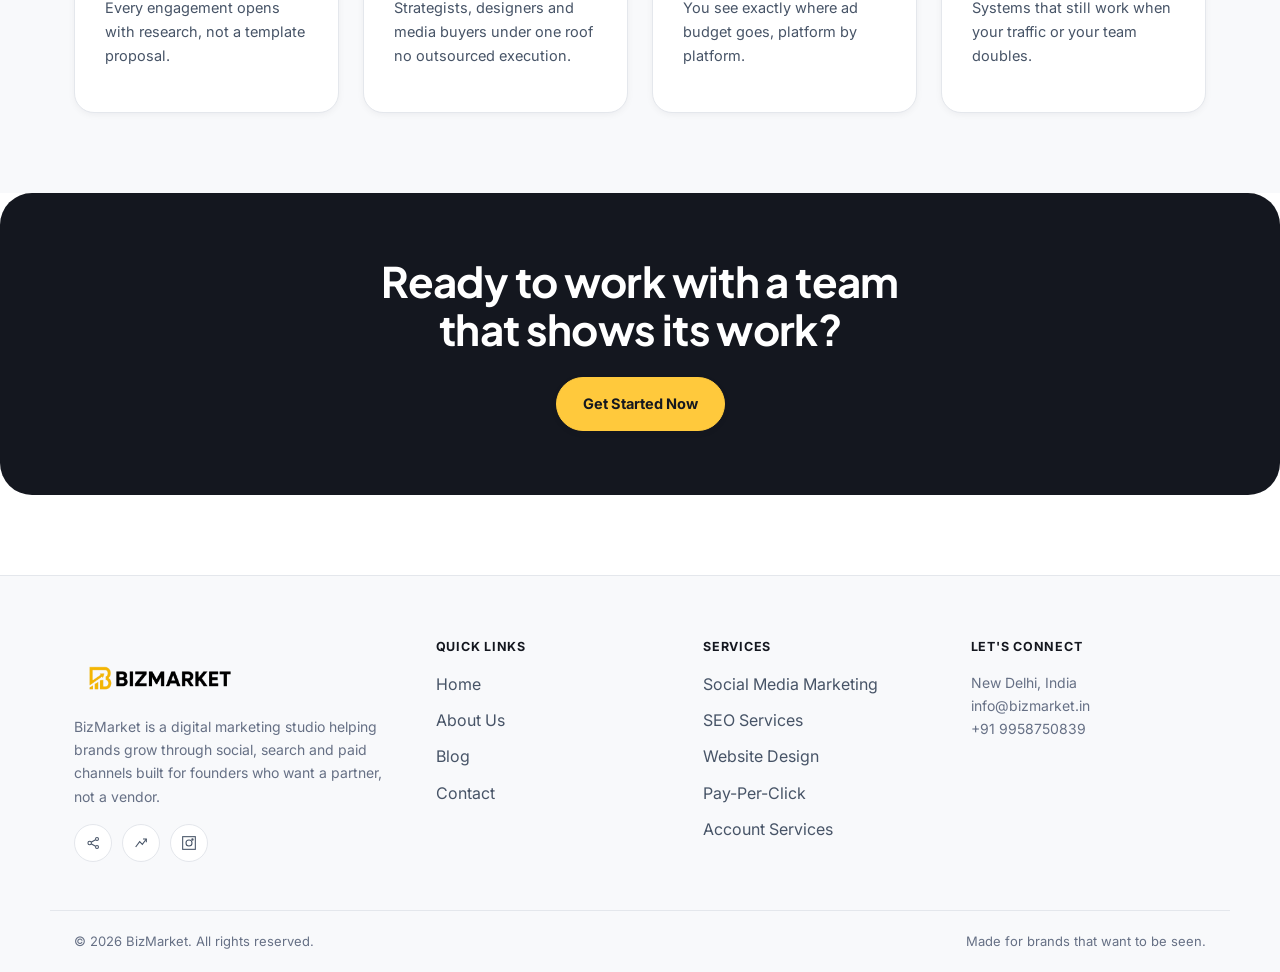
==== commit 0b0a50e8: "Update services" ====
--- a/about.html
+++ b/about.html
@@ -18,8 +18,7 @@
     </div>
   </div>
   <nav class="nav-row">
-    <a href="index.html" class="logo"><span class="sq"></span>BIZMARKET</a>
-    <ul class="nav-main">
+<a href="index.html" class="logo"><img src="assets/logo.png" alt="BizMarket" class="logo-img"></a>    <ul class="nav-main">
       <li><a href="index.html" class="nav-link">Home</a></li>
       <li><a href="about.html" class="nav-link active">About Us</a></li>
       <li class="has-dropdown">
@@ -56,9 +55,15 @@
     <div>
       <div class="eyebrow">Our Story</div>
       <h2>Started to close the gap between marketing spend and marketing proof.</h2>
-      <p>BizMarket was built on a simple frustration: too many businesses were paying for "brand awareness" they could never measure. So we built a studio around the opposite idea — every campaign ties back to a number you can check yourself, whether that's leads, orders, or ranking positions.</p>
-      <p>Today we run social, search and paid work for businesses that want a partner who explains the "why" behind every recommendation, not just the invoice.</p>
-    </div>
+      <p>
+BizMarket is a digital marketing brand under <strong>Bridge2Vyapaar</strong>, dedicated to helping businesses build a powerful online presence and achieve measurable growth. We combine creativity, strategy, and data-driven marketing to deliver services that generate real business results - not just impressions.
+<br><br>
+From SEO and Google Ads to social media marketing, website development, branding, and lead generation, our team creates tailored digital solutions that help businesses attract more customers, increase conversions, and scale with confidence. Every strategy we implement is focused on delivering measurable ROI and long-term success for our clients.
+<br><br>
+<strong>BizMarket</strong> operates as a registered business under <strong>Bridge2Vyapaar</strong>, ensuring transparency, professionalism, and reliable service for businesses of all sizes.
+<br><br>
+<strong>GSTIN:</strong> 07AQZPY6084B1Z1
+</p></div>
     <div>
       <div class="eyebrow">What Guides Us</div>
       <h2>Three rules we don't break.</h2>
@@ -93,7 +98,7 @@
       </div>
       <div class="card">
         <h3>In-house team</h3>
-        <p>Strategists, designers and media buyers under one roof — no outsourced execution.</p>
+        <p>Strategists, designers and media buyers under one roof no outsourced execution.</p>
       </div>
       <div class="card">
         <h3>Transparent spend</h3>
@@ -101,7 +106,7 @@
       </div>
       <div class="card">
         <h3>Built to scale</h3>
-        <p>Systems that still work when your traffic — or your team — doubles.</p>
+        <p>Systems that still work when your traffic or your team doubles.</p>
       </div>
     </div>
   </div>
@@ -117,8 +122,9 @@
 <footer class="site-footer">
   <div class="container footer-grid">
     <div>
-      <div class="footer-logo">BIZMARKET</div>
-      <p>BizMarket is a digital marketing studio helping brands grow through social, search and paid channels — built for founders who want a partner, not a vendor.</p>
+      <!-- <div class="footer-logo">BIZMARKET</div> -->
+      <a href="index.html" class="logo"><img src="assets/logo.png" alt="BizMarket" class="logo-img"></a>
+      <p>BizMarket is a digital marketing studio helping brands grow through social, search and paid channels built for founders who want a partner, not a vendor.</p>
       <div class="social-row" aria-label="Social links">
         <a href="#" aria-label="Facebook"><svg viewBox="0 0 24 24" fill="none" stroke="#FFC93C" stroke-width="1.6"><circle cx="7" cy="12" r="2.6"/><circle cx="18" cy="6" r="2.2"/><circle cx="18" cy="18" r="2.2"/><line x1="9.2" y1="10.8" x2="15.8" y2="7.2"/><line x1="9.2" y1="13.2" x2="15.8" y2="16.8"/></svg></a>
         <a href="#" aria-label="X / Twitter"><svg viewBox="0 0 24 24" fill="none" stroke="#FFC93C" stroke-width="1.6"><path d="M4 18 L10 10 L14 14 L20 6"/><path d="M15 6 h5 v5"/></svg></a>
@@ -146,7 +152,7 @@
     </div>
     <div>
       <h4>Let's Connect</h4>
-      <p>Noida, India<br>hello@bizmarket.example<br>+91 00000 00000</p>
+     <p>New Delhi, India<br>info@bizmarket.in<br>+91 9958750839</p>
     </div>
   </div>
   <div class="container footer-bottom">
--- a/style.css
+++ b/style.css
@@ -62,6 +62,7 @@
   *{ animation-duration:0.001ms !important; animation-iteration-count:1 !important; transition-duration:0.001ms !important; scroll-behavior:auto !important; }
 }
 
+.logo-img{ height:75px; width:auto; display:block; mix-blend-mode: multiply; }
 /* ---------- eyebrow / small label ---------- */
 .eyebrow{
   font-family: var(--font-body);
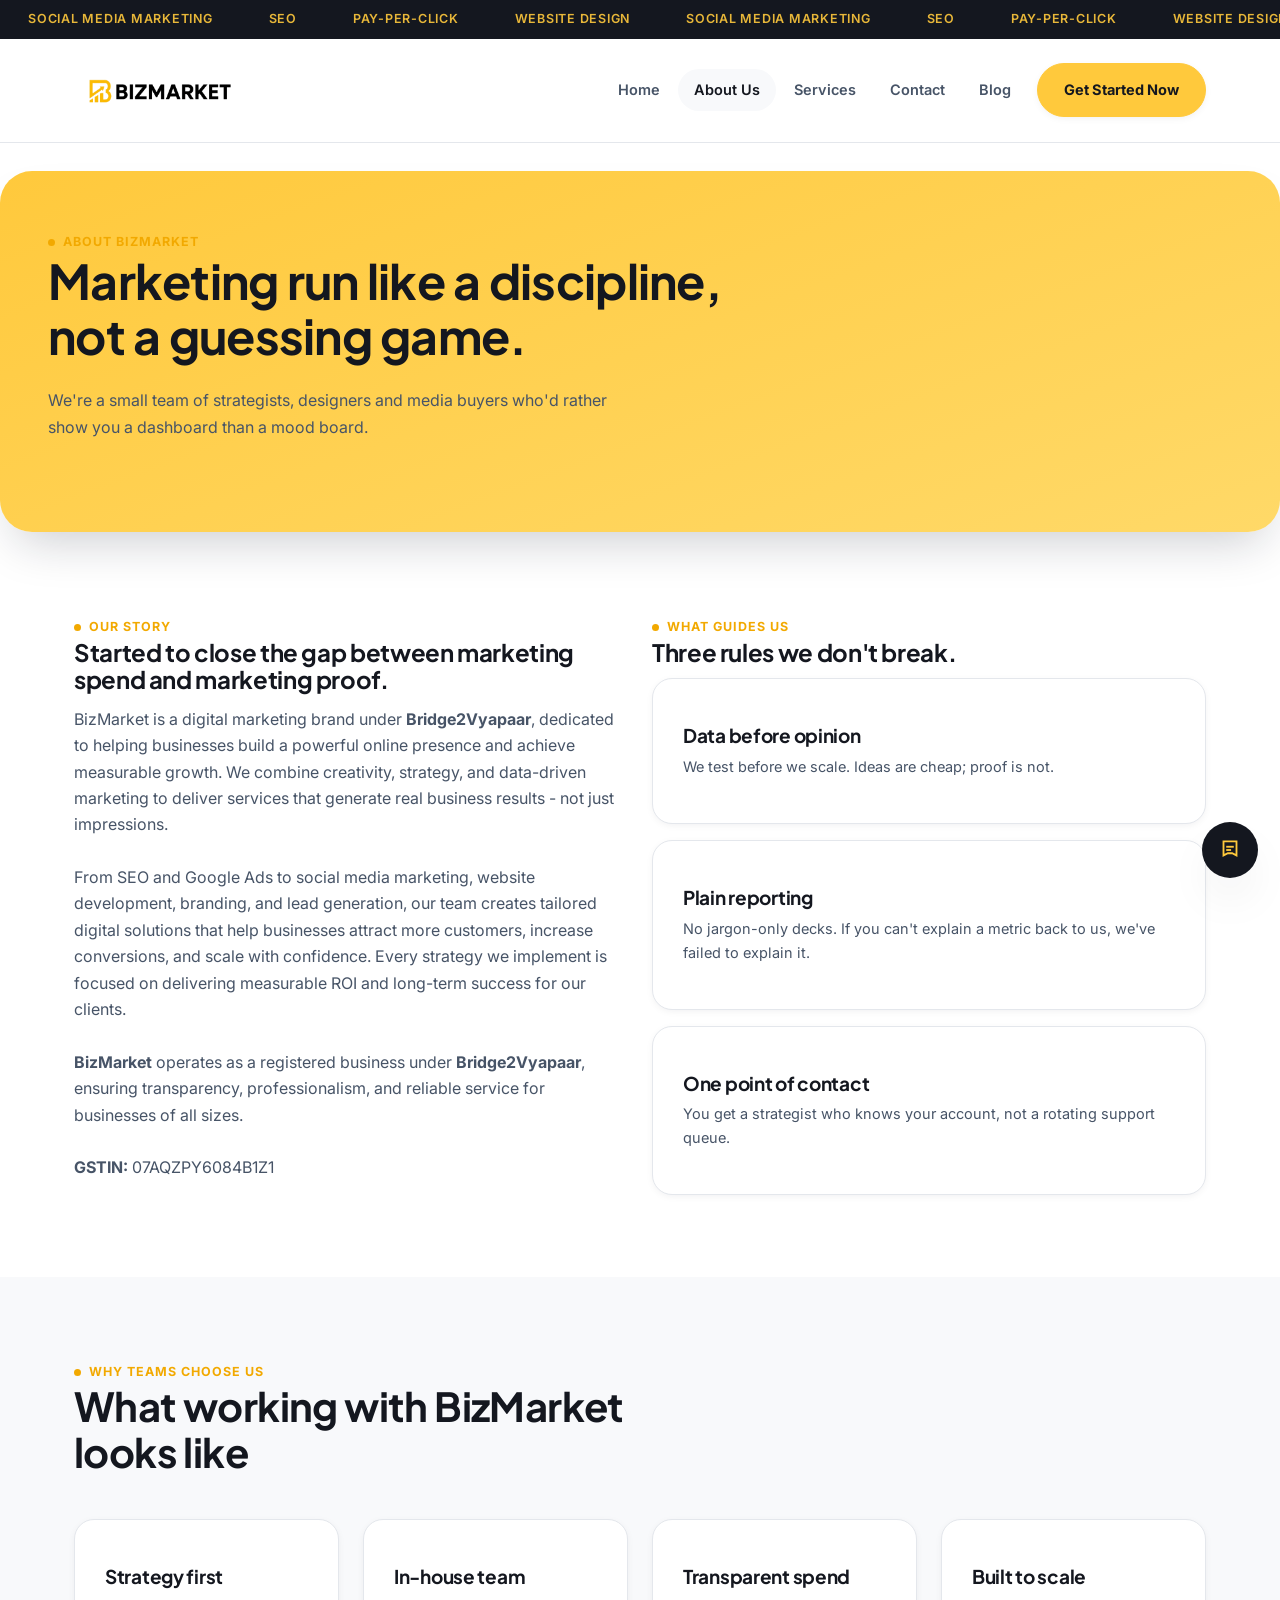
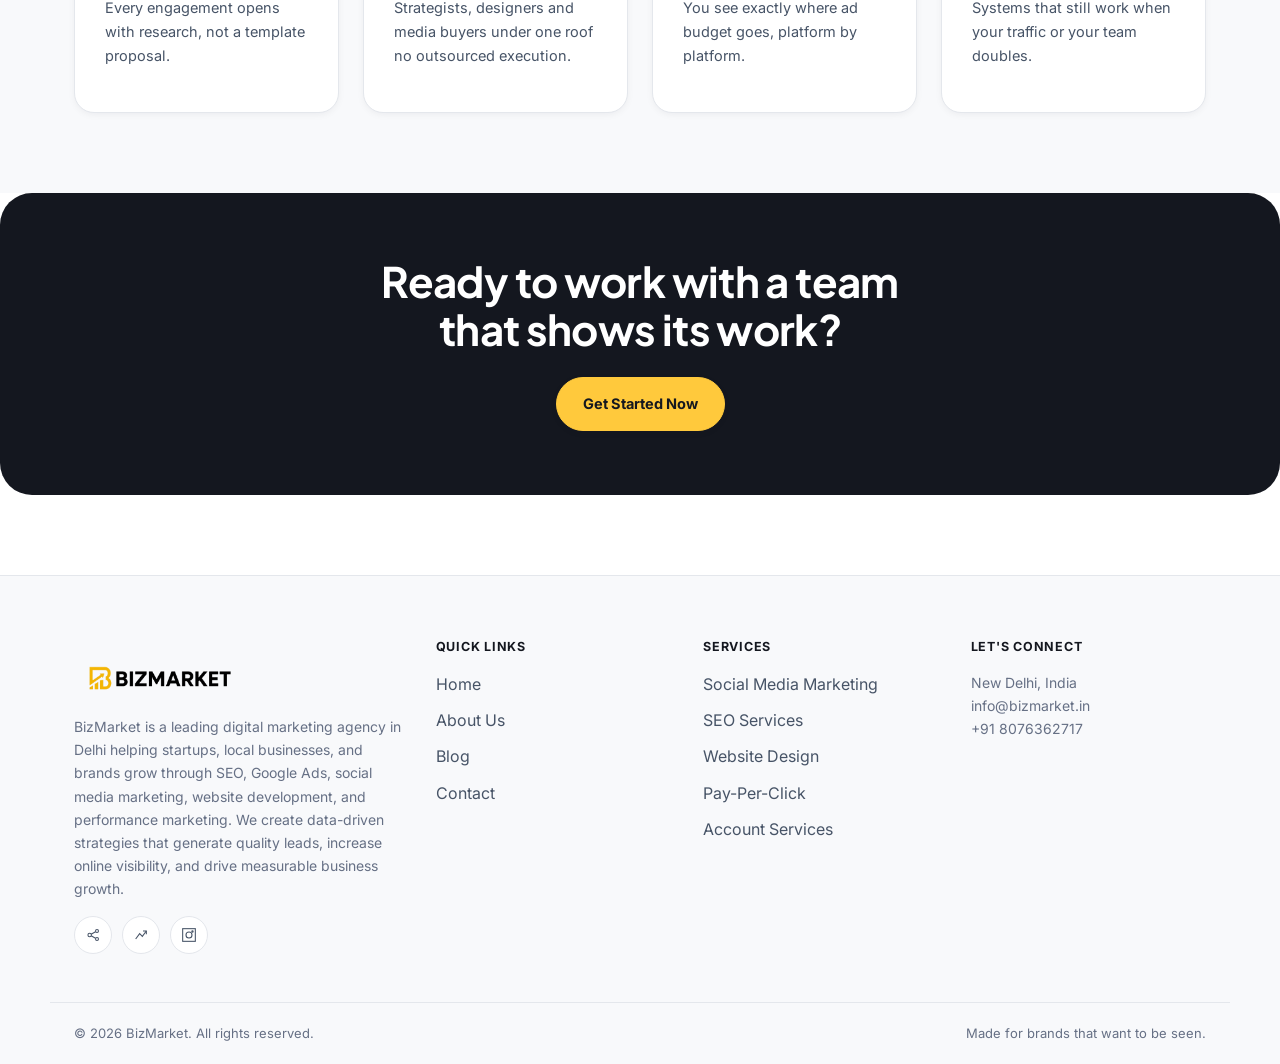
==== commit 72fd7219: "Update services" ====
--- a/about.html
+++ b/about.html
@@ -3,9 +3,10 @@
 <head>
 <meta charset="UTF-8">
 <meta name="viewport" content="width=device-width, initial-scale=1.0">
-<title>About Us — BizMarket</title>
+<title>About BizMarket | Digital Marketing Agency in Delhi</title>
 <meta name="description" content="Meet BizMarket — a digital marketing studio built around measurable growth across social, search and paid.">
 <link rel="stylesheet" href="style.css">
+<meta name="google-site-verification" content="RrkyL29yrQH0ZQAsKajRaHn9PqGV9c-HMC2x-Hv64eo" />
 </head>
 <body>
 
@@ -124,8 +125,7 @@
     <div>
       <!-- <div class="footer-logo">BIZMARKET</div> -->
       <a href="index.html" class="logo"><img src="assets/logo.png" alt="BizMarket" class="logo-img"></a>
-      <p>BizMarket is a digital marketing studio helping brands grow through social, search and paid channels built for founders who want a partner, not a vendor.</p>
-      <div class="social-row" aria-label="Social links">
+<p>BizMarket is a leading digital marketing agency in Delhi helping startups, local businesses, and brands grow through SEO, Google Ads, social media marketing, website development, and performance marketing. We create data-driven strategies that generate quality leads, increase online visibility, and drive measurable business growth.</p>      <div class="social-row" aria-label="Social links">
         <a href="#" aria-label="Facebook"><svg viewBox="0 0 24 24" fill="none" stroke="#FFC93C" stroke-width="1.6"><circle cx="7" cy="12" r="2.6"/><circle cx="18" cy="6" r="2.2"/><circle cx="18" cy="18" r="2.2"/><line x1="9.2" y1="10.8" x2="15.8" y2="7.2"/><line x1="9.2" y1="13.2" x2="15.8" y2="16.8"/></svg></a>
         <a href="#" aria-label="X / Twitter"><svg viewBox="0 0 24 24" fill="none" stroke="#FFC93C" stroke-width="1.6"><path d="M4 18 L10 10 L14 14 L20 6"/><path d="M15 6 h5 v5"/></svg></a>
         <a href="#" aria-label="Instagram"><svg viewBox="0 0 24 24" fill="none" stroke="#FFC93C" stroke-width="1.6"><rect x="2.5" y="2.5" width="19" height="19"/><circle cx="12" cy="12" r="4.5"/><circle cx="17.2" cy="6.8" r="1"/></svg></a>
@@ -152,7 +152,7 @@
     </div>
     <div>
       <h4>Let's Connect</h4>
-     <p>New Delhi, India<br>info@bizmarket.in<br>+91 9958750839</p>
+     <p>New Delhi, India<br>info@bizmarket.in<br>+91 8076362717</p>
     </div>
   </div>
   <div class="container footer-bottom">
@@ -161,7 +161,7 @@
   </div>
 </footer>
 
-<a class="wa-float" href="https://wa.me/9958750839" aria-label="Chat on WhatsApp" target="_blank" rel="noopener">
+<a class="wa-float" href="https://wa.me/8076362717" aria-label="Chat on WhatsApp" target="_blank" rel="noopener">
   <svg viewBox="0 0 24 24" fill="none" stroke="#FFC93C" stroke-width="1.7"><path d="M6 4 h12 v13 l-4-2 h-4 l-4 2 z"/><line x1="8.5" y1="9" x2="15.5" y2="9"/><line x1="8.5" y1="12" x2="13" y2="12"/></svg>
 </a>
 
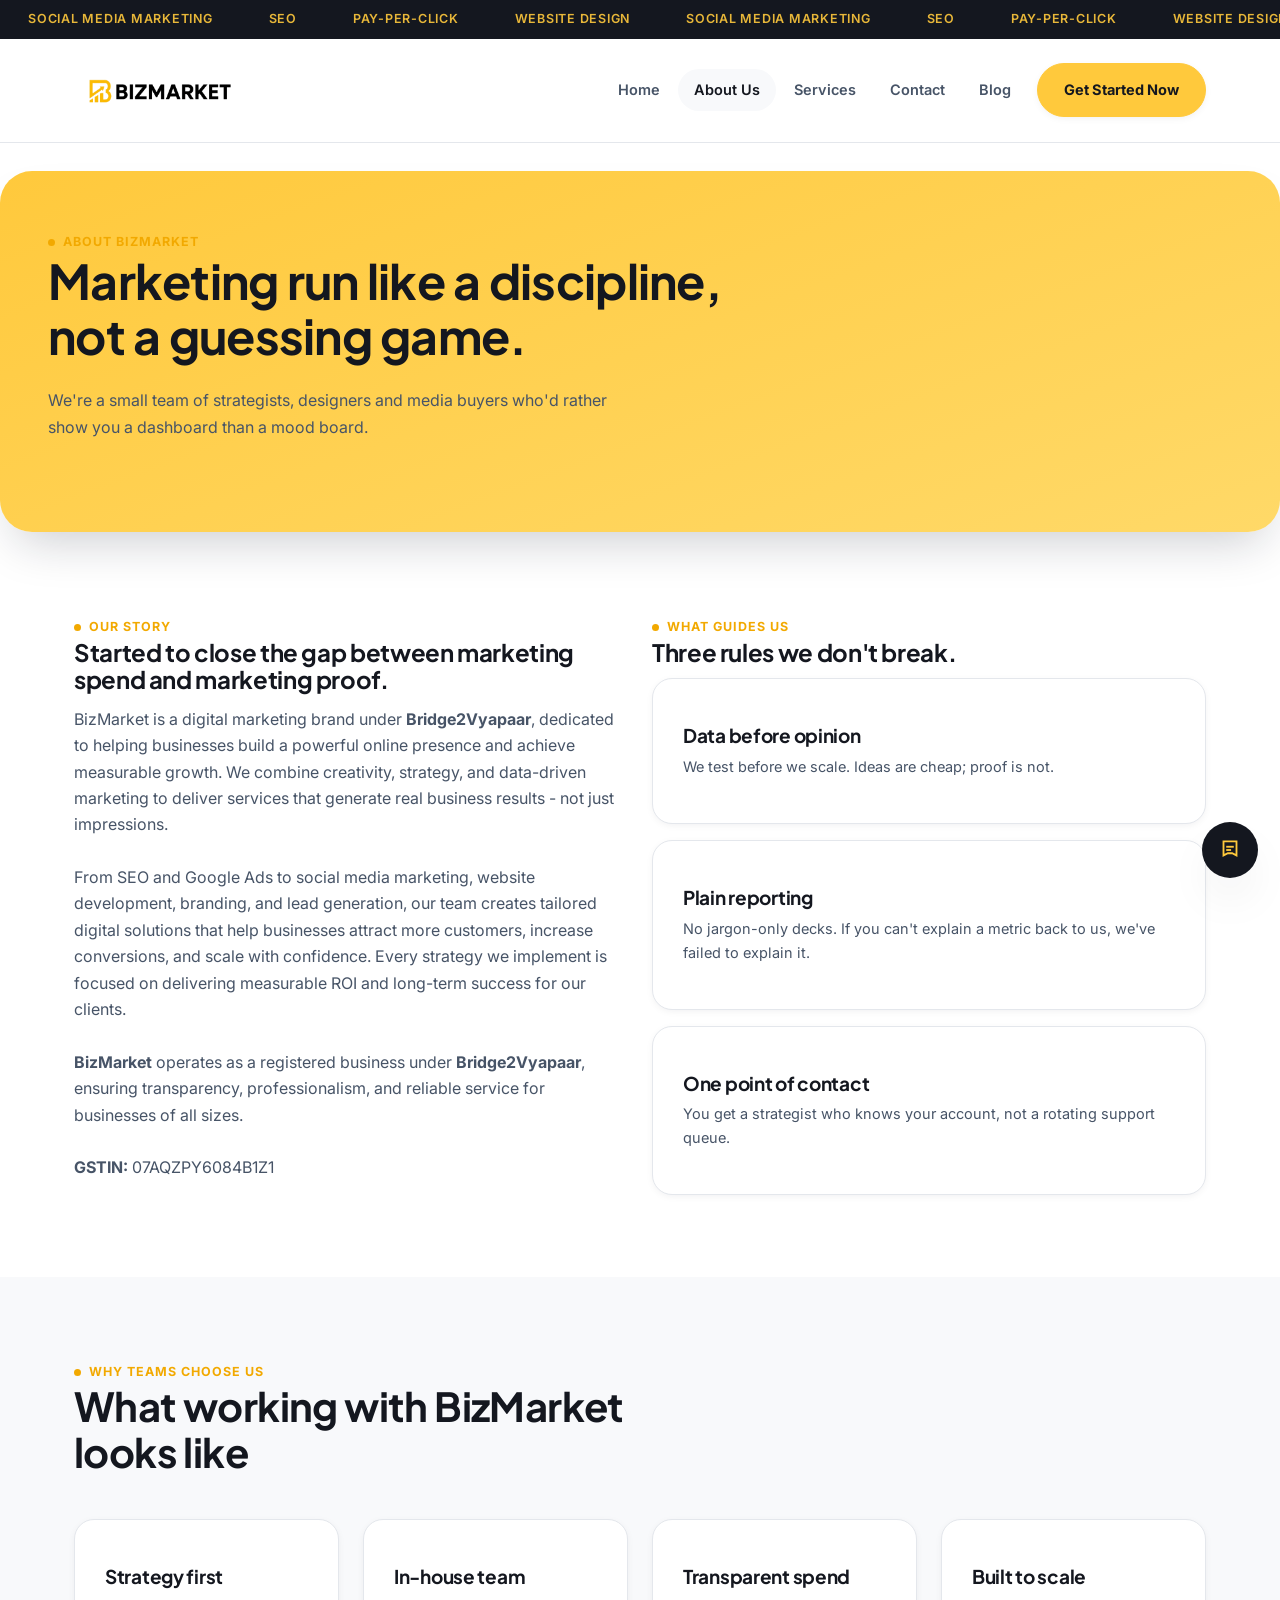
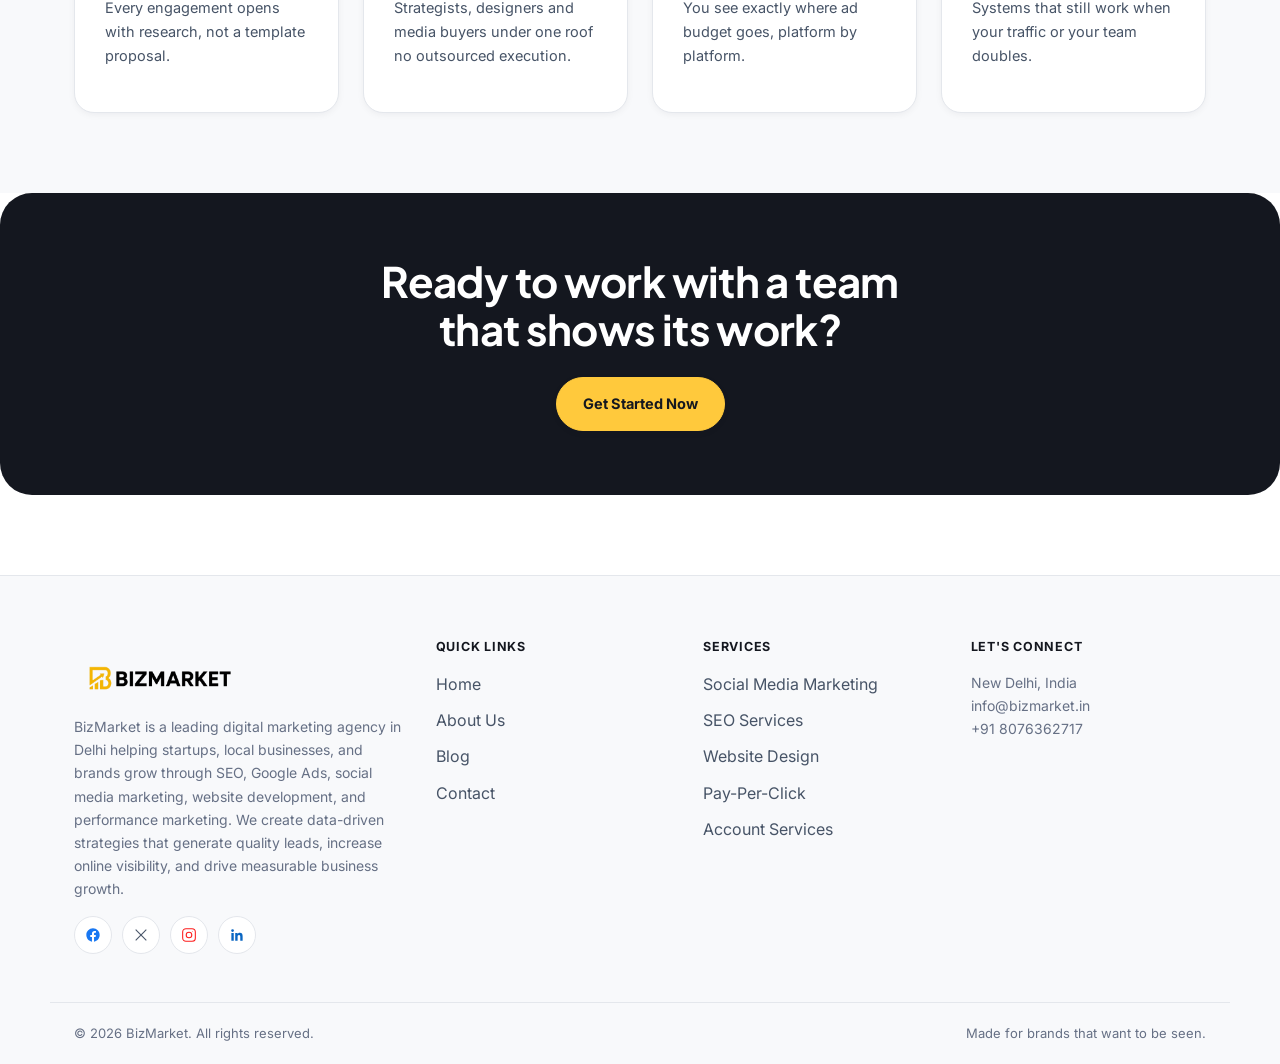
==== commit 55c0650e: "change" ====
--- a/about.html
+++ b/about.html
@@ -1,170 +1,318 @@
-<!DOCTYPE html>
+<!doctype html>
 <html lang="en">
-<head>
-<meta charset="UTF-8">
-<meta name="viewport" content="width=device-width, initial-scale=1.0">
-<title>About BizMarket | Digital Marketing Agency in Delhi</title>
-<meta name="description" content="Meet BizMarket — a digital marketing studio built around measurable growth across social, search and paid.">
-<link rel="stylesheet" href="style.css">
-<meta name="google-site-verification" content="RrkyL29yrQH0ZQAsKajRaHn9PqGV9c-HMC2x-Hv64eo" />
-</head>
-<body>
-
-<header class="site-header">
-  <div class="ticker" aria-hidden="true">
-    <div class="ticker-track">
-      <span>SOCIAL MEDIA MARKETING</span><span>SEO</span><span>PAY-PER-CLICK</span><span>WEBSITE DESIGN</span>
-      <span>SOCIAL MEDIA MARKETING</span><span>SEO</span><span>PAY-PER-CLICK</span><span>WEBSITE DESIGN</span>
-      <span>SOCIAL MEDIA MARKETING</span><span>SEO</span><span>PAY-PER-CLICK</span><span>WEBSITE DESIGN</span>
-    </div>
-  </div>
-  <nav class="nav-row">
-<a href="index.html" class="logo"><img src="assets/logo.png" alt="BizMarket" class="logo-img"></a>    <ul class="nav-main">
-      <li><a href="index.html" class="nav-link">Home</a></li>
-      <li><a href="about.html" class="nav-link active">About Us</a></li>
-      <li class="has-dropdown">
-        <a href="#" class="nav-link">Services</a>
-        <ul class="dropdown">
-          <li><a href="smm.html"><span class="hazard-tag"></span>Social Media Marketing</a></li>
-          <li><a href="seo.html"><span class="hazard-tag"></span>SEO Services</a></li>
-          <li><a href="web-design.html"><span class="hazard-tag"></span>Website Design</a></li>
-          <li><a href="ppc.html"><span class="hazard-tag"></span>Pay-Per-Click</a></li>
-          <li><a href="account-services.html"><span class="hazard-tag"></span>Account Services</a></li>
+  <head>
+    <meta charset="UTF-8" />
+    <meta name="viewport" content="width=device-width, initial-scale=1.0" />
+    <title>About BizMarket | Digital Marketing Agency in Delhi</title>
+    <meta
+      name="description"
+      content="BizMarket is a leading digital marketing agency in Delhi helping startups, local businesses, and brands grow through SEO, Google Ads, social media marketing, website development, and performance marketing. We create data-driven strategies that generate quality leads, increase online visibility, and drive measurable business growth."
+    />
+    <link rel="stylesheet" href="style.css" />
+
+    <link
+      rel="icon"
+      type="image/png"
+      href="assets/favicon-96x96.png"
+      sizes="96x96"
+    />
+    <link rel="icon" type="image/svg+xml" href="assets/favicon.svg" />
+    <link rel="shortcut icon" href="assets/favicon.ico" />
+    <link
+      rel="apple-touch-icon"
+      sizes="180x180"
+      href="assets/apple-touch-icon.png"
+    />
+    <meta name="apple-mobile-web-app-title" content="MyWebSite" />
+    <link rel="manifest" href="assets/site.webmanifest" />
+  </head>
+  <body>
+    <header class="site-header">
+      <div class="ticker" aria-hidden="true">
+        <div class="ticker-track">
+          <span>SOCIAL MEDIA MARKETING</span><span>SEO</span
+          ><span>PAY-PER-CLICK</span><span>WEBSITE DESIGN</span>
+          <span>SOCIAL MEDIA MARKETING</span><span>SEO</span
+          ><span>PAY-PER-CLICK</span><span>WEBSITE DESIGN</span>
+          <span>SOCIAL MEDIA MARKETING</span><span>SEO</span
+          ><span>PAY-PER-CLICK</span><span>WEBSITE DESIGN</span>
+        </div>
+      </div>
+      <nav class="nav-row">
+        <a href="index.html" class="logo"
+          ><img src="assets/logo.png" alt="BizMarket" class="logo-img"
+        /></a>
+        <ul class="nav-main">
+          <li><a href="index.html" class="nav-link">Home</a></li>
+          <li><a href="about.html" class="nav-link active">About Us</a></li>
+          <li class="has-dropdown">
+            <a href="#" class="nav-link">Services</a>
+            <ul class="dropdown">
+              <li>
+                <a href="smm.html"
+                  ><span class="hazard-tag"></span>Social Media Marketing</a
+                >
+              </li>
+              <li>
+                <a href="seo.html"
+                  ><span class="hazard-tag"></span>SEO Services</a
+                >
+              </li>
+              <li>
+                <a href="web-design.html"
+                  ><span class="hazard-tag"></span>Website Design</a
+                >
+              </li>
+              <li>
+                <a href="ppc.html"
+                  ><span class="hazard-tag"></span>Pay-Per-Click</a
+                >
+              </li>
+              <li>
+                <a href="account-services.html"
+                  ><span class="hazard-tag"></span>Account Services</a
+                >
+              </li>
+            </ul>
+          </li>
+          <li><a href="contact.html" class="nav-link">Contact</a></li>
+          <li><a href="blog.html" class="nav-link">Blog</a></li>
+          <li class="nav-cta">
+            <a href="contact.html" class="btn btn-primary">Get Started Now</a>
+          </li>
         </ul>
-      </li>
-      <li><a href="contact.html" class="nav-link">Contact</a></li>
-      <li><a href="blog.html" class="nav-link">Blog</a></li>
-      <li class="nav-cta"><a href="contact.html" class="btn btn-primary">Get Started Now</a></li>
-    </ul>
-    <button class="nav-toggle" aria-label="Toggle menu" aria-expanded="false"><span></span></button>
-  </nav>
-</header>
-
-<section class="page-hero">
-  <div class="container">
-    <div class="eyebrow">About BizMarket</div>
-    <h1>Marketing run like a discipline, not a guessing game.</h1>
-    <p class="lede">We're a small team of strategists, designers and media buyers who'd rather show you a dashboard than a mood board.</p>
-  </div>
-  <div class="torn-edge" aria-hidden="true">
-    <svg viewBox="0 0 1200 40" preserveAspectRatio="none"><path fill="#FFFFFF" d="M0,40 L0,10 L40,25 L80,5 L120,22 L160,8 L200,28 L240,4 L280,20 L320,9 L360,26 L400,6 L440,24 L480,10 L520,30 L560,5 L600,22 L640,8 L680,27 L720,4 L760,21 L800,9 L840,25 L880,6 L920,23 L960,10 L1000,28 L1040,5 L1080,22 L1120,8 L1160,26 L1200,10 L1200,40 Z"/></svg>
-  </div>
-</section>
-
-<section>
-  <div class="container grid grid-2">
-    <div>
-      <div class="eyebrow">Our Story</div>
-      <h2>Started to close the gap between marketing spend and marketing proof.</h2>
-      <p>
-BizMarket is a digital marketing brand under <strong>Bridge2Vyapaar</strong>, dedicated to helping businesses build a powerful online presence and achieve measurable growth. We combine creativity, strategy, and data-driven marketing to deliver services that generate real business results - not just impressions.
-<br><br>
-From SEO and Google Ads to social media marketing, website development, branding, and lead generation, our team creates tailored digital solutions that help businesses attract more customers, increase conversions, and scale with confidence. Every strategy we implement is focused on delivering measurable ROI and long-term success for our clients.
-<br><br>
-<strong>BizMarket</strong> operates as a registered business under <strong>Bridge2Vyapaar</strong>, ensuring transparency, professionalism, and reliable service for businesses of all sizes.
-<br><br>
-<strong>GSTIN:</strong> 07AQZPY6084B1Z1
-</p></div>
-    <div>
-      <div class="eyebrow">What Guides Us</div>
-      <h2>Three rules we don't break.</h2>
-      <div class="grid" style="gap:16px;">
-        <div class="card">
-          <h3>Data before opinion</h3>
-          <p>We test before we scale. Ideas are cheap; proof is not.</p>
-        </div>
-        <div class="card">
-          <h3>Plain reporting</h3>
-          <p>No jargon-only decks. If you can't explain a metric back to us, we've failed to explain it.</p>
-        </div>
-        <div class="card">
-          <h3>One point of contact</h3>
-          <p>You get a strategist who knows your account, not a rotating support queue.</p>
-        </div>
-      </div>
-    </div>
-  </div>
-</section>
-
-<section class="bg-cream">
-  <div class="container">
-    <div class="section-head">
-      <div class="eyebrow">Why Teams Choose Us</div>
-      <h2>What working with BizMarket looks like</h2>
-    </div>
-    <div class="grid grid-4">
-      <div class="card">
-        <h3>Strategy first</h3>
-        <p>Every engagement opens with research, not a template proposal.</p>
-      </div>
-      <div class="card">
-        <h3>In-house team</h3>
-        <p>Strategists, designers and media buyers under one roof no outsourced execution.</p>
-      </div>
-      <div class="card">
-        <h3>Transparent spend</h3>
-        <p>You see exactly where ad budget goes, platform by platform.</p>
-      </div>
-      <div class="card">
-        <h3>Built to scale</h3>
-        <p>Systems that still work when your traffic or your team doubles.</p>
-      </div>
-    </div>
-  </div>
-</section>
-
-<section class="cta-band">
-  <div class="container">
-    <h2>Ready to work with a team that shows its work?</h2>
-    <a href="contact.html" class="btn btn-primary">Get Started Now</a>
-  </div>
-</section>
-
-<footer class="site-footer">
-  <div class="container footer-grid">
-    <div>
-      <!-- <div class="footer-logo">BIZMARKET</div> -->
-      <a href="index.html" class="logo"><img src="assets/logo.png" alt="BizMarket" class="logo-img"></a>
-<p>BizMarket is a leading digital marketing agency in Delhi helping startups, local businesses, and brands grow through SEO, Google Ads, social media marketing, website development, and performance marketing. We create data-driven strategies that generate quality leads, increase online visibility, and drive measurable business growth.</p>      <div class="social-row" aria-label="Social links">
-        <a href="#" aria-label="Facebook"><svg viewBox="0 0 24 24" fill="none" stroke="#FFC93C" stroke-width="1.6"><circle cx="7" cy="12" r="2.6"/><circle cx="18" cy="6" r="2.2"/><circle cx="18" cy="18" r="2.2"/><line x1="9.2" y1="10.8" x2="15.8" y2="7.2"/><line x1="9.2" y1="13.2" x2="15.8" y2="16.8"/></svg></a>
-        <a href="#" aria-label="X / Twitter"><svg viewBox="0 0 24 24" fill="none" stroke="#FFC93C" stroke-width="1.6"><path d="M4 18 L10 10 L14 14 L20 6"/><path d="M15 6 h5 v5"/></svg></a>
-        <a href="#" aria-label="Instagram"><svg viewBox="0 0 24 24" fill="none" stroke="#FFC93C" stroke-width="1.6"><rect x="2.5" y="2.5" width="19" height="19"/><circle cx="12" cy="12" r="4.5"/><circle cx="17.2" cy="6.8" r="1"/></svg></a>
-      </div>
-    </div>
-    <div>
-      <h4>Quick Links</h4>
-      <ul>
-        <li><a href="index.html">Home</a></li>
-        <li><a href="about.html">About Us</a></li>
-        <li><a href="blog.html">Blog</a></li>
-        <li><a href="contact.html">Contact</a></li>
-      </ul>
-    </div>
-    <div>
-      <h4>Services</h4>
-      <ul>
-        <li><a href="smm.html">Social Media Marketing</a></li>
-        <li><a href="seo.html">SEO Services</a></li>
-        <li><a href="web-design.html">Website Design</a></li>
-        <li><a href="ppc.html">Pay-Per-Click</a></li>
-         <li><a href="account-services.html">Account Services</a></li>
-      </ul>
-    </div>
-    <div>
-      <h4>Let's Connect</h4>
-     <p>New Delhi, India<br>info@bizmarket.in<br>+91 8076362717</p>
-    </div>
-  </div>
-  <div class="container footer-bottom">
-    <span>© <span id="year"></span> BizMarket. All rights reserved.</span>
-    <span>Made for brands that want to be seen.</span>
-  </div>
-</footer>
-
-<a class="wa-float" href="https://wa.me/8076362717" aria-label="Chat on WhatsApp" target="_blank" rel="noopener">
-  <svg viewBox="0 0 24 24" fill="none" stroke="#FFC93C" stroke-width="1.7"><path d="M6 4 h12 v13 l-4-2 h-4 l-4 2 z"/><line x1="8.5" y1="9" x2="15.5" y2="9"/><line x1="8.5" y1="12" x2="13" y2="12"/></svg>
-</a>
-
-<script src="main.js"></script>
-</body>
+        <button
+          class="nav-toggle"
+          aria-label="Toggle menu"
+          aria-expanded="false"
+        >
+          <span></span>
+        </button>
+      </nav>
+    </header>
+
+    <section class="page-hero">
+      <div class="container">
+        <div class="eyebrow">About BizMarket</div>
+        <h1>Marketing run like a discipline, not a guessing game.</h1>
+        <p class="lede">
+          We're a small team of strategists, designers and media buyers who'd
+          rather show you a dashboard than a mood board.
+        </p>
+      </div>
+      <div class="torn-edge" aria-hidden="true">
+        <svg viewBox="0 0 1200 40" preserveAspectRatio="none">
+          <path
+            fill="#FFFFFF"
+            d="M0,40 L0,10 L40,25 L80,5 L120,22 L160,8 L200,28 L240,4 L280,20 L320,9 L360,26 L400,6 L440,24 L480,10 L520,30 L560,5 L600,22 L640,8 L680,27 L720,4 L760,21 L800,9 L840,25 L880,6 L920,23 L960,10 L1000,28 L1040,5 L1080,22 L1120,8 L1160,26 L1200,10 L1200,40 Z"
+          />
+        </svg>
+      </div>
+    </section>
+
+    <section>
+      <div class="container grid grid-2">
+        <div>
+          <div class="eyebrow">Our Story</div>
+          <h2>
+            Started to close the gap between marketing spend and marketing
+            proof.
+          </h2>
+          <p>
+            BizMarket is a digital marketing brand under
+            <strong>Bridge2Vyapaar</strong>, dedicated to helping businesses
+            build a powerful online presence and achieve measurable growth. We
+            combine creativity, strategy, and data-driven marketing to deliver
+            services that generate real business results - not just impressions.
+            <br /><br />
+            From SEO and Google Ads to social media marketing, website
+            development, branding, and lead generation, our team creates
+            tailored digital solutions that help businesses attract more
+            customers, increase conversions, and scale with confidence. Every
+            strategy we implement is focused on delivering measurable ROI and
+            long-term success for our clients.
+            <br /><br />
+            <strong>BizMarket</strong> operates as a registered business under
+            <strong>Bridge2Vyapaar</strong>, ensuring transparency,
+            professionalism, and reliable service for businesses of all sizes.
+            <br /><br />
+            <strong>GSTIN:</strong> 07AQZPY6084B1Z1
+          </p>
+        </div>
+        <div>
+          <div class="eyebrow">What Guides Us</div>
+          <h2>Three rules we don't break.</h2>
+          <div class="grid" style="gap: 16px">
+            <div class="card">
+              <h3>Data before opinion</h3>
+              <p>We test before we scale. Ideas are cheap; proof is not.</p>
+            </div>
+            <div class="card">
+              <h3>Plain reporting</h3>
+              <p>
+                No jargon-only decks. If you can't explain a metric back to us,
+                we've failed to explain it.
+              </p>
+            </div>
+            <div class="card">
+              <h3>One point of contact</h3>
+              <p>
+                You get a strategist who knows your account, not a rotating
+                support queue.
+              </p>
+            </div>
+          </div>
+        </div>
+      </div>
+    </section>
+
+    <section class="bg-cream">
+      <div class="container">
+        <div class="section-head">
+          <div class="eyebrow">Why Teams Choose Us</div>
+          <h2>What working with BizMarket looks like</h2>
+        </div>
+        <div class="grid grid-4">
+          <div class="card">
+            <h3>Strategy first</h3>
+            <p>
+              Every engagement opens with research, not a template proposal.
+            </p>
+          </div>
+          <div class="card">
+            <h3>In-house team</h3>
+            <p>
+              Strategists, designers and media buyers under one roof no
+              outsourced execution.
+            </p>
+          </div>
+          <div class="card">
+            <h3>Transparent spend</h3>
+            <p>You see exactly where ad budget goes, platform by platform.</p>
+          </div>
+          <div class="card">
+            <h3>Built to scale</h3>
+            <p>
+              Systems that still work when your traffic or your team doubles.
+            </p>
+          </div>
+        </div>
+      </div>
+    </section>
+
+    <section class="cta-band">
+      <div class="container">
+        <h2>Ready to work with a team that shows its work?</h2>
+        <a href="contact.html" class="btn btn-primary">Get Started Now</a>
+      </div>
+    </section>
+
+    <footer class="site-footer">
+      <div class="container footer-grid">
+        <div>
+          <!-- <div class="footer-logo">BIZMARKET</div> -->
+          <a href="index.html" class="logo"
+            ><img src="assets/logo.png" alt="BizMarket" class="logo-img"
+          /></a>
+          <p>
+            BizMarket is a leading digital marketing agency in Delhi helping
+            startups, local businesses, and brands grow through SEO, Google Ads,
+            social media marketing, website development, and performance
+            marketing. We create data-driven strategies that generate quality
+            leads, increase online visibility, and drive measurable business
+            growth.
+          </p>
+          <div class="social-row" aria-label="Social links">
+            <a href="#" aria-label="Facebook">
+              <svg viewBox="0 0 24 24" width="24" height="24" fill="#1877F2">
+                <path
+                  d="M22 12.06C22 6.505 17.523 2 12 2S2 6.505 2 12.06c0 5.02 3.657 9.184 8.438 9.94v-7.03H7.898v-2.91h2.54V9.845c0-2.506 1.492-3.89 3.777-3.89 1.094 0 2.238.195 2.238.195v2.459h-1.26c-1.243 0-1.63.771-1.63 1.562v1.875h2.773l-.443 2.91h-2.33V22c4.78-.756 8.437-4.92 8.437-9.94z"
+                />
+              </svg>
+            </a>
+            <a href="#" aria-label="X / Twitter">
+              <svg
+                viewBox="0 0 24 24"
+                fill="none"
+                stroke="#FFC93C"
+                stroke-width="1.6"
+              >
+                <line x1="4" y1="4" x2="20" y2="20" />
+                <line x1="20" y1="4" x2="4" y2="20" />
+              </svg>
+            </a>
+
+            <a href="#" aria-label="Instagram">
+              <svg
+                viewBox="0 0 24 24"
+                fill="none"
+                stroke="#FD1D1D"
+                stroke-width="1.6"
+              >
+                <rect x="2.5" y="2.5" width="19" height="19" rx="5" ry="5" />
+                <circle cx="12" cy="12" r="4.2" />
+                <circle
+                  cx="17.3"
+                  cy="6.7"
+                  r="0.6"
+                  fill="#FD1D1D"
+                  stroke="none"
+                />
+              </svg>
+            </a>
+            <a href="#" aria-label="LinkedIn">
+              <svg viewBox="0 0 24 24" width="24" height="24" fill="#0a66c2">
+                <path
+                  d="M20.447 20.452h-3.554v-5.569c0-1.328-.027-3.037-1.852-3.037-1.853 0-2.136 1.446-2.136 2.939v5.667H9.351V9h3.414v1.561h.046c.477-.9 1.637-1.85 3.37-1.85 3.601 0 4.267 2.37 4.267 5.455v6.286zM5.337 7.433a2.062 2.062 0 1 1 0-4.124 2.062 2.062 0 0 1 0 4.124zM7.119 20.452H3.554V9h3.565v11.452z"
+                />
+              </svg>
+            </a>
+          </div>
+        </div>
+        <div>
+          <h4>Quick Links</h4>
+          <ul>
+            <li><a href="index.html">Home</a></li>
+            <li><a href="about.html">About Us</a></li>
+            <li><a href="blog.html">Blog</a></li>
+            <li><a href="contact.html">Contact</a></li>
+          </ul>
+        </div>
+        <div>
+          <h4>Services</h4>
+          <ul>
+            <li><a href="smm.html">Social Media Marketing</a></li>
+            <li><a href="seo.html">SEO Services</a></li>
+            <li><a href="web-design.html">Website Design</a></li>
+            <li><a href="ppc.html">Pay-Per-Click</a></li>
+            <li><a href="account-services.html">Account Services</a></li>
+          </ul>
+        </div>
+        <div>
+          <h4>Let's Connect</h4>
+          <p>New Delhi, India<br />info@bizmarket.in<br />+91 8076362717</p>
+        </div>
+      </div>
+      <div class="container footer-bottom">
+        <span>© <span id="year"></span> BizMarket. All rights reserved.</span>
+        <span>Made for brands that want to be seen.</span>
+      </div>
+    </footer>
+
+    <a
+      class="wa-float"
+      href="https://wa.me/918076362717"
+      aria-label="Chat on WhatsApp"
+      target="_blank"
+      rel="noopener"
+    >
+      <svg viewBox="0 0 24 24" fill="none" stroke="#FFC93C" stroke-width="1.7">
+        <path d="M6 4 h12 v13 l-4-2 h-4 l-4 2 z" />
+        <line x1="8.5" y1="9" x2="15.5" y2="9" />
+        <line x1="8.5" y1="12" x2="13" y2="12" />
+      </svg>
+    </a>
+
+    <script src="main.js"></script>
+  </body>
 </html>
